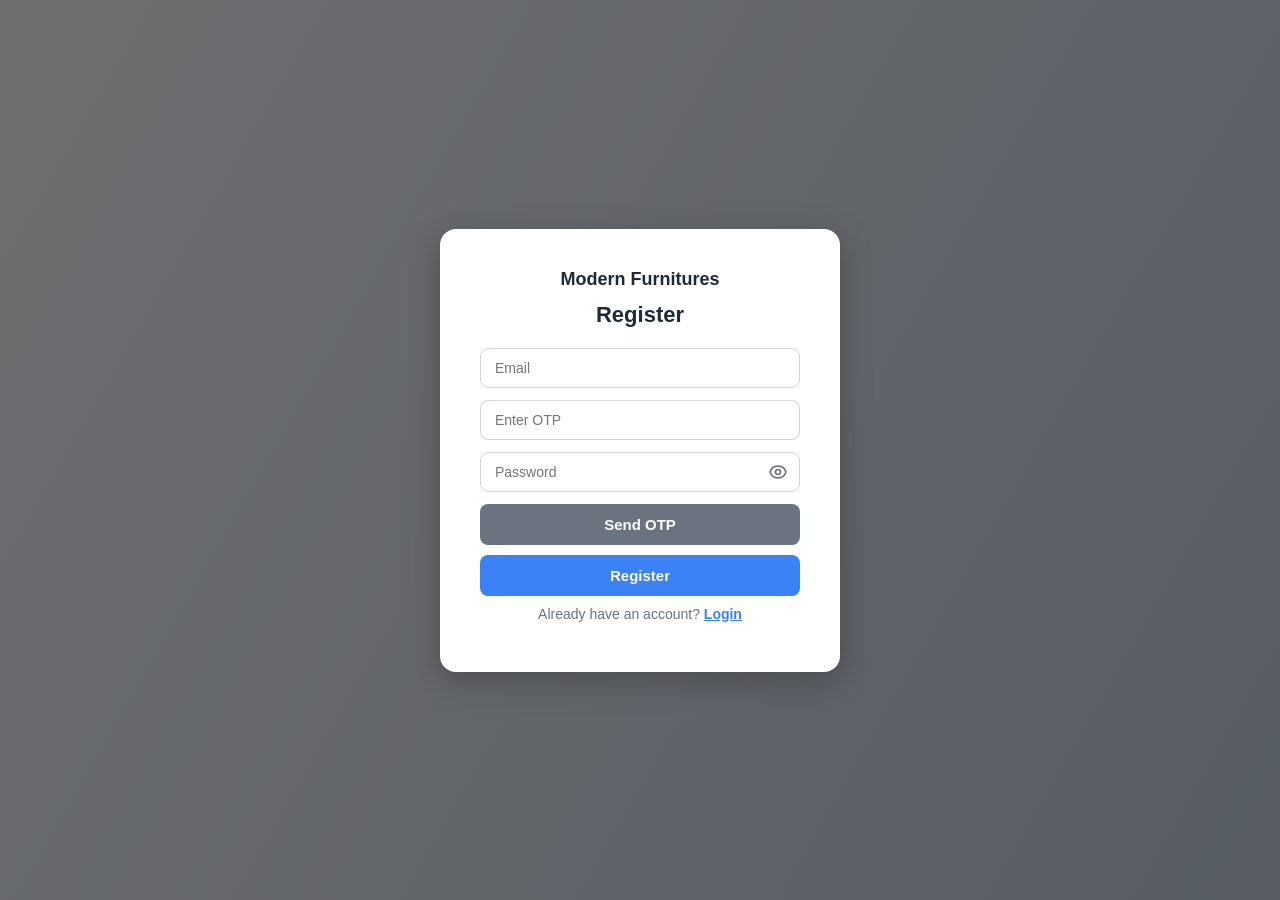
==== register.html @ 0b1054aa "Add files via upload" ====
<!DOCTYPE html>
<html lang="en">
<head>
<meta charset="UTF-8">
<meta name="viewport" content="width=device-width, initial-scale=1.0">
<title>Register - Modern Furnitures</title>
<link rel="stylesheet" href="style.css?v=3">
</head>
<body>








<!-- REGISTER SECTION -->
<section class="auth-section">
  <div class="auth-bg-slide active" style="background-image:url('https://images.unsplash.com/photo-1555041469-a586c61ea9bc?w=1600&auto=format&fit=crop')"></div>
  <div class="auth-bg-slide" style="background-image:url('https://images.unsplash.com/photo-1524758631624-e2822e304c36?w=1600&auto=format&fit=crop')"></div>
  <div class="auth-bg-slide" style="background-image:url('https://images.unsplash.com/photo-1493663284031-b7e3aefcae8e?w=1600&auto=format&fit=crop')"></div>
  <div class="auth-bg-overlay"></div>
<div class="auth-card">
   <div style="text-align:center; margin-bottom:20px;">
     <h1 style="font-size:18px; font-weight:700; color:#1f2937; margin-bottom:2px;">Modern Furnitures</h1>
     <h2 style="font-size:22px; font-weight:700; color:#1f2937; margin-top:12px;">Register</h2>
   </div>
   <input type="email" id="regEmail" placeholder="Email"
    onkeydown="if(event.key==='Enter') document.getElementById('regOtp').focus()"
    style="width:100%; padding:11px 14px; margin-bottom:12px; border:1px solid #d1d5db; border-radius:8px; font-size:14px; outline:none;">
   <input type="text" id="regOtp" placeholder="Enter OTP"
    onkeydown="if(event.key==='Enter') document.getElementById('regPassword').focus()"
    style="width:100%; padding:11px 14px; margin-bottom:12px; border:1px solid #d1d5db; border-radius:8px; font-size:14px; outline:none;">
   <div style="position:relative; margin-bottom:12px;">
     <input type="password" id="regPassword" placeholder="Password"
      onkeydown="if(event.key==='Enter') registerUser()"
      style="width:100%; padding:11px 42px 11px 14px; border:1px solid #d1d5db; border-radius:8px; font-size:14px; outline:none; box-sizing:border-box;">
     <span onclick="toggleRegPassword()" style="position:absolute; right:12px; top:50%; transform:translateY(-50%); cursor:pointer; color:#6b7280; display:flex; align-items:center; user-select:none; z-index:2;">
      <svg id="regEyeOpen" xmlns="http://www.w3.org/2000/svg" width="20" height="20" fill="none" viewBox="0 0 24 24" stroke="currentColor" stroke-width="2"><path stroke-linecap="round" stroke-linejoin="round" d="M15 12a3 3 0 11-6 0 3 3 0 016 0z"/><path stroke-linecap="round" stroke-linejoin="round" d="M2.458 12C3.732 7.943 7.523 5 12 5c4.477 0 8.268 2.943 9.542 7-1.274 4.057-5.065 7-9.542 7-4.477 0-8.268-2.943-9.542-7z"/></svg>
      <svg id="regEyeClosed" xmlns="http://www.w3.org/2000/svg" width="20" height="20" fill="none" viewBox="0 0 24 24" stroke="currentColor" stroke-width="2" style="display:none;"><path stroke-linecap="round" stroke-linejoin="round" d="M13.875 18.825A10.05 10.05 0 0112 19c-4.477 0-8.268-2.943-9.542-7a9.97 9.97 0 011.563-3.029m5.858.908a3 3 0 114.243 4.243M9.878 9.878l4.242 4.242M9.88 9.88l-3.29-3.29m7.532 7.532l3.29 3.29M3 3l3.59 3.59m0 0A9.953 9.953 0 0112 5c4.477 0 8.268 2.943 9.542 7a10.025 10.025 0 01-4.132 5.411m0 0L21 21"/></svg>
     </span>
   </div>
   <button onclick="sendOtp()"
    style="width:100%; padding:12px; background:#6b7280; color:white; border:none; border-radius:8px; font-size:15px; font-weight:600; cursor:pointer; margin-bottom:10px;">
    Send OTP
  </button>
   <button onclick="registerUser()"
    style="width:100%; padding:12px; background:#3b82f6; color:white; border:none; border-radius:8px; font-size:15px; font-weight:600; cursor:pointer; margin-bottom:10px;">
    Register
  </button>




  <p style="text-align:center; font-size:14px; color:#6b7280;">
    Already have an account?
    <a href="login.html" style="color:#3b82f6; font-weight:600;">Login</a>
  </p>




  <p id="registerMsg" style="text-align:center; margin-top:10px; font-size:14px;"></p>
</div>
</section>
<script>
(function() {
  let idx = 0;
  const slides = document.querySelectorAll('.auth-bg-slide');
  setInterval(() => {
    slides[idx].classList.remove('active');
    idx = (idx + 1) % slides.length;
    slides[idx].classList.add('active');
  }, 4000);
})();
</script>




<script src="script.js?v=3"></script>
<script>
function toggleRegPassword() {
  const input  = document.getElementById('regPassword');
  const open   = document.getElementById('regEyeOpen');
  const closed = document.getElementById('regEyeClosed');
  if (input.type === 'password') {
    input.type = 'text';
    open.style.display   = 'none';
    closed.style.display = 'block';
  } else {
    input.type = 'password';
    open.style.display   = 'block';
    closed.style.display = 'none';
  }
}
</script>
</body>
</html>
---- style.css ----
:root {
--dark: #1f2937;
--blue: #3b82f6;
--blue-d: #2563eb;
--gray: #6b7280;
--shadow: 0 4px 14px rgba(0,0,0,0.08);
--shadow-s: 0 2px 8px rgba(0,0,0,0.07);
}








* { box-sizing: border-box; margin: 0; padding: 0; }








body {
font-family: Arial, sans-serif;
background: linear-gradient(120deg, #f5f7fa, #c3cfe2);
min-height: 100vh;
}








/* ── NAVBAR ── */
.navbar {
display: flex;
justify-content: space-between;
align-items: center;
background: var(--dark);
padding: 14px 24px;
color: white;
position: sticky;
top: 0;
z-index: 1000;
flex-wrap: nowrap;
}








.hamburger {
display: none;
background: none;
border: none;
color: white;
font-size: 26px;
cursor: pointer;
padding: 4px 8px;
line-height: 1;
}








@media (max-width: 768px) {
.hamburger {
  display: block !important;
}
.navbar {
  position: relative;
  justify-content: space-between;
}
.navbar nav {
  display: none !important;
}
.search-box {
  display: none !important;
}
.logo {
  position: absolute;
  left: 50%;
  transform: translateX(-50%);
  font-size: 16px !important;
  white-space: nowrap;
}
.profile {
  display: flex !important;
  position: relative;
  z-index: 10000;
}
#profileBtn {
  font-size: 22px !important;
  padding: 2px 4px !important;
  background: none !important;
  border: none !important;
  color: white !important;
  cursor: pointer;
}
#profileBtn .profile-label {
  display: none;
}
}
.logo { font-size: 22px; font-weight: bold; white-space: nowrap; }
.search-box input {
padding: 8px 14px;
border-radius: 20px;
border: none;
width: 220px;
outline: none;
font-size: 14px;
}
nav {
display: flex;
align-items: center;
gap: 4px;
}
nav a {
color: white;
padding: 6px 12px;
text-decoration: none;
border-radius: 6px;
font-size: 15px;
transition: background 0.2s;
}
nav a:hover {
background: rgba(255,255,255,0.12);
}
.profile {
display: inline-block;
position: relative;
}
.profile > button {
background: transparent;
color: white;
border: none;
padding: 8px 6px;
border-radius: 6px;
cursor: pointer;
font-size: 14px;
display: flex;
align-items: center;
gap: 8px;
}
.profile-avatar {
width: 30px;
height: 30px;
min-width: 30px;
min-height: 30px;
border-radius: 50% !important;
background: white;
color: #3b82f6;
font-size: 13px;
font-weight: 700;
display: flex;
align-items: center;
justify-content: center;
flex-shrink: 0;
overflow: visible;
}
.profile-menu {
display: none;
position: absolute;
background: white;
right: 0;
top: 48px;
border-radius: 10px;
overflow: hidden;
box-shadow: 0 4px 20px rgba(0,0,0,0.2);
min-width: 160px;
z-index: 9999;
}
.profile-menu a {
display: block;
padding: 13px 18px;
color: var(--dark);
text-decoration: none;
font-size: 14px;
}
.profile-menu a:hover {
background: #f3f4f6;
}
@media (max-width: 768px) {
  .profile-menu {
    right: 0;
    top: 48px;
    min-width: 150px;
    font-size: 15px;
  }
  .profile-menu a {
    padding: 14px 20px;
    font-size: 15px;
  }
}








/* ── HERO ── */
.hero {
position: relative;
padding: 120px 20px;
min-height: 420px;
display: flex;
flex-direction: column;
justify-content: center;
align-items: center;
overflow: hidden;
text-align: center;
z-index: 1;
}








.hero-slide {
position: absolute;
inset: 0;
background-size: cover;
background-position: center;
transition: opacity 1.2s ease;
opacity: 0;
}
.hero-slide.active { opacity: 1; }
.hero-slide::after {
content: '';
position: absolute;
inset: 0;
background: rgba(10, 40, 90, 0.55);
}








.hero-text {
position: relative;
z-index: 2;
text-align: center;
width: 100%;
display: flex;
flex-direction: column;
align-items: center;
justify-content: center;
}








.hero h2 {
font-size: 58px;
font-weight: 900;
color: white;
margin-bottom: 16px;
letter-spacing: 1px;
text-shadow: 0 2px 12px rgba(0,0,0,0.4);
}








.hero p {
font-size: 20px;
color: rgba(255,255,255,0.9);
text-shadow: 0 1px 6px rgba(0,0,0,0.3);
margin: 0 auto;
}








.hero-btn {
display: inline-block;
margin-top: 28px;
padding: 14px 36px;
background: transparent;
color: white;
font-size: 16px;
font-weight: 700;
border-radius: 30px;
border: 2px solid white;
text-decoration: none;
transition: background 0.2s, transform 0.2s;
box-shadow: 0 4px 16px rgba(0,0,0,0.2);
}
.hero-btn:hover {
background: rgba(255,255,255,0.15);
transform: translateY(-2px);
}








/* ── PRODUCTS ── */
#productsSection {
background: white;
padding-bottom: 50px;
text-align: center;
}
.section-title {
text-align: center;
font-size: 28px;
font-weight: 800;
padding: 30px 0 10px;
color: var(--dark);
width: 100%;
display: block;
}








.product-grid {
display: flex !important;
flex-direction: row !important;
flex-wrap: wrap !important;
justify-content: center !important;
gap: 20px !important;
padding: 20px 30px 40px !important;
max-width: 1400px !important;
margin: 0 auto !important;
}




.card {
width: 220px !important;
background: white !important;
border-radius: 12px !important;
padding: 14px !important;
box-shadow: 0 4px 14px rgba(0,0,0,0.08) !important;
display: flex !important;
flex-direction: column !important;
transition: transform 0.2s !important;
}








.card:hover {
transform: translateY(-5px);
box-shadow: 0 10px 24px rgba(0,0,0,0.14);
}
.card img {
width: 100%;
height: 160px;
object-fit: cover;
border-radius: 10px;
}
.card h3 {
margin: 10px 0 4px;
font-size: 16px;
color: var(--dark);
}
.card p {
color: var(--gray);
font-size: 14px;
margin-bottom: 10px;
}
.btn-view {
background: var(--blue);
color: white;
border: none;
padding: 9px 18px;
border-radius: 6px;
cursor: pointer;
font-size: 14px;
font-weight: 600;
width: 100%;
transition: background 0.2s;
}
.btn-view:hover { background: var(--blue-d); }








.shopmorebutton {
background: var(--blue);
color: white;
border: none;
padding: 12px 36px;
border-radius: 30px;
font-size: 16px;
font-weight: 700;
cursor: pointer;
margin: 20px auto 40px;
display: inline-block;
transition: background 0.2s, transform 0.2s;
box-shadow: 0 4px 14px rgba(59,130,246,0.3);
}
.shopmorebutton:hover {
background: var(--blue-d);
transform: translateY(-2px);
}








/* ── ABOUT ── */
.about {
padding: 50px 30px;
text-align: center;
}
.about h1 {
font-size: 32px;
color: var(--dark);
margin-bottom: 8px;
}
.about .subtitle {
color: var(--gray);
margin-bottom: 30px;
font-size: 16px;
}
.about-grid {
display: flex;
gap: 20px;
justify-content: center;
flex-wrap: wrap;
}
@keyframes floatSlow { 0%,100%{transform:translateY(0)} 50%{transform:translateY(-10px)} }
@keyframes shake { 0%,100%{transform:translateX(0)} 15%{transform:translateX(-6px) rotate(-2deg)} 30%{transform:translateX(6px) rotate(2deg)} 45%{transform:translateX(-5px) rotate(-1deg)} 60%{transform:translateX(5px) rotate(1deg)} 75%{transform:translateX(-3px)} 90%{transform:translateX(3px)} }
.about-card {
background: white;
padding: 24px;
border-radius: 12px;
box-shadow: var(--shadow);
flex: 1;
min-width: 200px;
max-width: 280px;
text-align: left;
animation: floatSlow 4s ease-in-out infinite;
}
.about-card:nth-child(2){animation-delay:0.6s} .about-card:nth-child(3){animation-delay:1.2s}
.about-card:hover {
animation: shake 0.5s ease;
cursor: pointer;
}
.about-card h3 {
margin-bottom: 10px;
color: var(--dark);
}








/* ── CONTACT ── */
.contact { padding: 50px 30px; max-width: 1100px; margin: 0 auto; }
.contact-sub { text-align: center; color: var(--gray); margin-bottom: 40px; font-size: 16px; }
.contact-wrapper { display: flex; gap: 30px; flex-wrap: wrap; justify-content: center; }
.contact-info { display: flex; flex-direction: column; gap: 16px; flex: 1; min-width: 220px; max-width: 300px; }
.info-card { background: white; border-radius: 12px; padding: 18px 20px; display: flex; align-items: center; gap: 16px; box-shadow: 0 4px 14px rgba(0,0,0,0.07); }
.info-card span { font-size: 26px; }
.info-card h4 { margin-bottom: 2px; color: var(--dark); font-size: 14px; }
.info-card p { color: var(--gray); font-size: 13px; }
.contact-form { flex: 2; min-width: 280px; max-width: 560px; background: white; padding: 30px; border-radius: 14px; box-shadow: var(--shadow); display: flex; flex-direction: column; gap: 12px; }
.contact-form input, .contact-form textarea { width: 100%; padding: 11px 14px; border: 1px solid #d1d5db; border-radius: 8px; font-size: 14px; font-family: Arial, sans-serif; outline: none; resize: none; }
.contact-form input:focus, .contact-form textarea:focus { border-color: var(--blue); }
.contact-form button { background: var(--blue); color: white; border: none; padding: 12px; border-radius: 8px; font-size: 15px; font-weight: 600; cursor: pointer; transition: background 0.2s; }
.contact-form button:hover { background: var(--blue-d); }
.contact-form p { text-align: center; font-size: 14px; }








/* ── MODALS ── */
.modal { position: fixed; inset: 0; background: rgba(0,0,0,0.6); display: none; justify-content: center; align-items: center; z-index: 1000; backdrop-filter: blur(4px); }
.modal-content { background: white; width: 360px; padding: 30px; border-radius: 14px; text-align: center; animation: slideUp 0.3s ease; }
.modal-content h2 { margin-bottom: 18px; color: var(--dark); font-size: 22px; }
@keyframes slideUp { from{transform:translateY(40px);opacity:0} to{transform:translateY(0);opacity:1} }
.modal-content input { width: 100%; padding: 10px 12px; margin: 6px 0; border: 1px solid #d1d5db; border-radius: 6px; font-size: 14px; outline: none; }
.modal-content input:focus { border-color: var(--blue); }
.modal-content .btn-primary, .modal-content .btn-close { width: 100%; padding: 10px; margin-top: 8px; border: none; border-radius: 6px; font-size: 15px; cursor: pointer; transition: background 0.2s; }
.modal-content .btn-primary { background: var(--blue); color: white; }
.modal-content .btn-primary:hover { background: var(--blue-d); }
.modal-content .btn-close { background: #f3f4f6; color: #374151; }
.modal-content .btn-close:hover { background: #e5e7eb; }
.modal-content p { margin-top: 10px; font-size: 14px; }








/* ── PRODUCT DETAIL MODAL ── */
.product-modal-content {
background: white;
width: 100vw;
height: 100vh;
max-width: 100vw;
max-height: 100vh;
border-radius: 0;
overflow-y: auto;
position: relative;
animation: slideUp 0.3s ease;
}
.modal-close-x {
position: fixed;
top: 18px;
right: 24px;
background: #f3f4f6;
border: none;
width: 40px;
height: 40px;
border-radius: 50%;
font-size: 18px;
cursor: pointer;
z-index: 10000;
display: flex;
align-items: center;
justify-content: center;
color: var(--dark);
transition: background 0.2s;
box-shadow: 0 2px 8px rgba(0,0,0,0.15);
}








.modal-close-x:hover { background: #e5e7eb; }
.product-modal-body {
display: flex;
min-height: 100vh;
}
.product-modal-img {
width: 55%;
flex-shrink: 0;
background: #f5f5f5;
display: flex;
align-items: center;
justify-content: center;
padding: 40px;
}
.product-modal-img img {
width: 100%;
max-height: 80vh;
object-fit: contain;
border-radius: 0;
display: block;
}
.product-modal-info {
padding: 60px 48px;
flex: 1;
display: flex;
flex-direction: column;
gap: 14px;
overflow-y: auto;
border-left: 1px solid #f3f4f6;
}








.product-modal-info h2 { font-size: 26px; color: var(--dark); margin-bottom: 2px; }
.modal-price { font-size: 22px; font-weight: 800; color: var(--blue); }
.modal-desc { font-size: 14px; color: var(--gray); line-height: 1.6; border-bottom: 1px solid #f3f4f6; padding-bottom: 12px; }
.modal-specs { display: flex; flex-direction: column; gap: 6px; margin-bottom: 6px; }
.spec-row { display: flex; justify-content: space-between; font-size: 13px; padding: 6px 10px; border-radius: 6px; background: #f9fafb; }
.spec-key { color: var(--gray); font-weight: 600; }
.spec-val { color: var(--dark); font-weight: 500; }
.btn-add-cart { background: #10b981; color: white; border: none; padding: 13px; border-radius: 8px; font-size: 16px; font-weight: 700; cursor: pointer; transition: background 0.2s; margin-top: 6px; }
.btn-add-cart:hover { background: #059669; }
#modalCartMsg { font-size: 14px; text-align: center; margin-top: 4px; min-height: 20px; }
@media(max-width: 640px) {
.product-modal-body { flex-direction: column; }
.product-modal-img { width: 100%; min-height: 280px; padding: 20px; }
.product-modal-img img { max-height: 260px; }
.product-modal-info { padding: 24px 20px; }
}








/* ── SLIDE-IN CART PANEL ── */
.cart-panel {
position: fixed;
top: 0;
right: -420px;
left: auto;
width: 380px;
height: 100vh;
background: white;
z-index: 999999;
}
.cart-panel.open { right: 0; }








.cart-overlay {
display: none;
position: fixed;
inset: 0;
background: rgba(0,0,0,0.4);
z-index: 999998;
}
.cart-overlay.open { display: block; }








.cart-panel-header {
display: flex;
justify-content: space-between;
align-items: center;
padding: 20px 20px 12px;
font-size: 15px;
font-weight: 700;
letter-spacing: 1px;
color: #111;
}
.cart-panel-header button { background: none; border: none; font-size: 22px; cursor: pointer; color: #555; line-height: 1; }
.cart-panel-header button:hover { color: #111; }








.cart-badge { background: #0ea5e9; color: white; border-radius: 50%; width: 22px; height: 22px; display: inline-flex; align-items: center; justify-content: center; font-size: 12px; font-weight: 700; margin-left: 6px; }








.cart-panel-items { 
  overflow-y: auto; 
  max-height: calc(100vh - 200px);
  padding: 16px 20px; 
}


.cp-item {
display: flex;
gap: 14px;
align-items: flex-start;
margin-bottom: 20px;
padding-bottom: 18px;
border-bottom: 1px solid #f3f4f6;
}
.cp-item img {
width: 80px;
height: 80px;
object-fit: cover;
border-radius: 8px;
background: #f3f4f6;
border: 1px solid #e5e7eb;
flex-shrink: 0;
}
.cp-item-info {
flex: 1;
display: flex;
flex-direction: column;
gap: 2px;
}
.cp-name {
font-size: 14px;
font-weight: 700;
color: #111;
line-height: 1.4;
flex: 1;
padding-right: 8px;
}
.cp-price {
font-size: 13px;
color: #6b7280;
}
.cp-item-price {
font-size: 14px;
font-weight: 700;
color: #111;
}








.cp-remove-btn { background: #fee2e2; border: none; color: #ef4444; width: 24px; height: 24px; border-radius: 50%; font-size: 12px; cursor: pointer; display: flex; align-items: center; justify-content: center; transition: background 0.2s; }
.cp-remove-btn:hover { background: #fca5a5; }








.qty-control { display: flex; align-items: center; border: 1px solid #d1d5db; border-radius: 20px; width: fit-content; overflow: hidden; }
.qty-control button { background: none; border: none; width: 30px; height: 30px; font-size: 16px; cursor: pointer; color: #374151; display: flex; align-items: center; justify-content: center; }
.qty-control button:hover { background: #f3f4f6; }
.qty-control span { min-width: 28px; text-align: center; font-size: 13px; font-weight: 600; color: #111; border-left: 1px solid #e5e7eb; border-right: 1px solid #e5e7eb; line-height: 30px; }








.cart-panel-footer {
padding: 0 20px 24px;
position: sticky;
bottom: 0;
background:white;
z-index: 2;
box-shadow: 0 -4px 12px rgba(0,0,0,0.08);
}
.cart-subtotal { display: flex; justify-content: space-between; align-items: center; padding: 14px 0 10px; font-size: 14px; font-weight: 700; letter-spacing: 0.5px; color: #111; }
.cart-subtotal span:last-child { color: #0ea5e9; font-size: 16px; }
.cart-view-link { text-align: center; font-size: 13px; font-weight: 700; letter-spacing: 1px; color: #374151; cursor: pointer; padding: 10px 0; text-decoration: underline; }
.cart-view-link:hover { color: #111; }
.cart-checkout-btn { width: 100%; padding: 15px; background: #0ea5e9; color: white; border: none; border-radius: 30px; font-size: 14px; font-weight: 700; letter-spacing: 1.5px; cursor: pointer; margin-top: 8px; transition: background 0.2s; }
.cart-checkout-btn:hover { background: #0284c7; }
.cart-empty-msg { text-align: center; color: #9ca3af; font-size: 14px; padding: 60px 0; }








/* ── VIEW CART PAGE ── */
#cartSection { padding: 40px 30px; max-width: 1100px; margin: 0 auto; }
#cartSection > h2 { display: none; }
#cartTotal { display: none; }








.cart-page-layout { display: grid; grid-template-columns: 1fr 320px; gap: 40px; align-items: start; }








.cart-table-header { display: flex; justify-content: space-between; padding: 0 0 12px; border-bottom: 1px solid #e5e7eb; font-size: 11px; font-weight: 700; color: #9ca3af; letter-spacing: 1.5px; text-transform: uppercase; }








.cart-product-row { display: flex; align-items: center; padding: 18px 0; border-bottom: 1px solid #f3f4f6; gap: 14px; }
.cart-product-row img { width: 68px; height: 58px; object-fit: cover; border-radius: 6px; background: #f3f4f6; border: 1px solid #e5e7eb; flex-shrink: 0; }
.cart-product-info { flex: 1; }
.cp-row-name { font-size: 14px; font-weight: 600; color: #111; margin-bottom: 3px; }
.cp-row-price { font-size: 13px; color: #6b7280; }
.cart-row-qty { display: flex; align-items: center; border: 1px solid #d1d5db; border-radius: 4px; overflow: hidden; width: fit-content; }
.cart-row-qty button { background: #f9fafb; border: none; width: 30px; height: 32px; font-size: 15px; cursor: pointer; color: #374151; }
.cart-row-qty button:hover { background: #e5e7eb; }
.cart-row-qty span { width: 34px; text-align: center; font-size: 14px; font-weight: 600; color: #111; border-left: 1px solid #e5e7eb; border-right: 1px solid #e5e7eb; line-height: 32px; }
.cart-row-total { font-size: 14px; font-weight: 700; color: #111; min-width: 80px; text-align: right; }
.cart-row-remove { background: #fee2e2; border: none; color: #ef4444; width: 28px; height: 28px; border-radius: 50%; font-size: 13px; cursor: pointer; display: flex; align-items: center; justify-content: center; flex-shrink: 0; transition: background 0.2s; }
.cart-row-remove:hover { background: #fca5a5; }








.cart-totals-box { background: white; border-radius: 12px; padding: 22px; box-shadow: 0 2px 12px rgba(0,0,0,0.07); position: sticky; top: 80px; }
.cart-totals-box h3 { font-size: 13px; font-weight: 700; color: #9ca3af; letter-spacing: 1.5px; margin-bottom: 14px; }
.coupon-toggle { display: flex; justify-content: space-between; align-items: center; padding: 12px 0; border-top: 1px solid #f3f4f6; border-bottom: 1px solid #f3f4f6; font-size: 14px; color: #374151; cursor: pointer; font-weight: 500; user-select: none; }
.coupon-toggle:hover { color: #111; }
.coupon-open { display: none; gap: 8px; padding: 10px 0; border-bottom: 1px solid #f3f4f6; }
.coupon-open.show { display: flex; }
.coupon-open input { flex: 1; padding: 9px 12px; border: 1.5px solid #d1d5db; border-radius: 6px; font-size: 13px; outline: none; }
.coupon-open input:focus { border-color: #0ea5e9; }
.coupon-open button { padding: 9px 14px; background: #0ea5e9; color: white; border: none; border-radius: 6px; font-size: 13px; cursor: pointer; }
.totals-row { display: flex; justify-content: space-between; font-size: 14px; color: #6b7280; padding: 10px 0; border-bottom: 1px solid #f9fafb; }
.totals-row.estimated { font-size: 16px; font-weight: 700; color: #111; border-bottom: none; padding-top: 14px; }
.proceed-btn { width: 100%; padding: 14px; background: #0ea5e9; color: white; border: none; border-radius: 8px; font-size: 15px; font-weight: 700; cursor: pointer; margin-top: 16px; letter-spacing: 0.3px; transition: background 0.2s; }
.proceed-btn:hover { background: #0284c7; }








@media(max-width:768px){.cart-page-layout{grid-template-columns:1fr}.cart-totals-box{position:static}}
@media(max-width:480px){.cart-panel{width:100%}}








@media (max-width: 768px) {
/* Bottom Nav Bar */
.bottom-nav {
 display: flex;
 position: fixed;
 bottom: 0;
 left: 0;
 right: 0;
 background: white;
 border-top: 1px solid #e5e7eb;
 z-index: 9999;
 box-shadow: 0 -2px 12px rgba(0,0,0,0.1);
}
.bottom-nav a {
 flex: 1;
 display: flex;
 flex-direction: column;
 align-items: center;
 justify-content: center;
 padding: 10px 0;
 color: #6b7280;
 text-decoration: none;
 font-size: 11px;
 font-weight: 600;
 gap: 4px;
 transition: color 0.2s;
}
.bottom-nav a:hover, .bottom-nav a.active { color: #3b82f6; }
.bottom-nav a svg { width: 22px; height: 22px; }
.bottom-nav .bn-cart-wrap { position: relative; }
.bottom-nav .bn-badge {
 position: absolute;
 top: -4px;
 right: -6px;
 background: #0ea5e9;
 color: white;
 border-radius: 50%;
 width: 16px;
 height: 16px;
 font-size: 10px;
 display: flex;
 align-items: center;
 justify-content: center;
 font-weight: 700;
}








/* Fix product grid - 2 columns on mobile */
.product-grid {
grid-template-columns: repeat(2, 1fr) !important;
gap: 12px;
padding: 12px;
}
.card img { height: 120px; }
.card h3 { font-size: 13px; }
.card p { font-size: 12px; }








/* Hide top navbar links on mobile */
nav a:not(.keep) { display: none; }
.search-box input { width: 140px; }
}








/* ── HAMBURGER ── */
.hamburger {
display: none;
background: none;
border: none;
color: white;
font-size: 26px;
cursor: pointer;
padding: 4px 8px;
line-height: 1;
}








/* ── MOBILE SIDE MENU ── */
.mobile-menu {
position: fixed;
top: 0;
left: -100%;
width: 80%;
max-width: 320px;
height: 100vh;
background: white;
z-index: 99999;
display: flex;
flex-direction: column;
transition: left 0.3s ease;
box-shadow: 4px 0 24px rgba(0,0,0,0.15);
overflow-y: auto;
}
.mobile-menu.open { left: 0; }








.mobile-menu-overlay {
display: none;
position: fixed;
inset: 0;
background: rgba(0,0,0,0.4);
z-index: 99998;
}
.mobile-menu-overlay.open { display: block; }








.mobile-menu-header {
display: flex;
justify-content: space-between;
align-items: center;
padding: 18px 20px;
border-bottom: 1px solid #f3f4f6;
}
.mobile-logo {
font-size: 16px;
font-weight: 700;
color: #1f2937;
}
.mobile-menu-header button {
background: none;
border: none;
font-size: 22px;
cursor: pointer;
color: #6b7280;
}








.mobile-search {
display: flex;
align-items: center;
margin: 14px 16px;
background: #f3f4f6;
border-radius: 8px;
padding: 10px 14px;
gap: 8px;
}
.mobile-search input {
border: none;
background: none;
outline: none;
font-size: 14px;
flex: 1;
color: #374151;
}
.mobile-search span { font-size: 16px; color: #9ca3af; }








.mobile-menu a {
display: flex;
align-items: center;
padding: 16px 20px;
border-bottom: 1px solid #f3f4f6;
color: #1f2937;
text-decoration: none;
font-size: 15px;
font-weight: 500;
transition: background 0.2s;
}
.mobile-menu a:hover { background: #f9fafb; }























/* ── SEARCH MODAL ── */
.search-modal-overlay {
display: none;
position: fixed;
inset: 0;
background: rgba(30, 40, 60, 0.75);
z-index: 99999;
justify-content: center;
align-items: flex-start;
padding-top: 120px;
}








.search-modal-overlay.open {
display: flex;
}








.search-modal-box {
background: white;
width: 90%;
max-width: 780px;
border-radius: 10px;
overflow: hidden;
animation: slideDown 0.3s ease;
}








@keyframes slideDown {
from { transform: translateY(-30px); opacity: 0; }
to   { transform: translateY(0);     opacity: 1; }
}








.search-modal-header {
display: flex;
justify-content: space-between;
align-items: center;
padding: 16px 22px;
font-size: 13px;
font-weight: 700;
letter-spacing: 1.5px;
color: #1f2937;
border-bottom: 1px solid #f3f4f6;
}








.search-modal-header button {
background: none;
border: none;
font-size: 20px;
cursor: pointer;
color: #6b7280;
line-height: 1;
}








.search-modal-header button:hover { color: #111; }








.search-modal-input {
display: flex;
align-items: center;
padding: 16px 22px;
background: #f9fafb;
gap: 12px;
}








.search-modal-input input {
flex: 1;
border: none;
background: none;
outline: none;
font-size: 16px;
color: #374151;
font-style: italic;
}








.search-modal-input span {
font-size: 20px;
color: #9ca3af;
}








/* ── SHOP MORE BUTTON ── */
.shop-more-btn {
padding: 13px 40px;
background: #0ea5e9;
color: rgb(5, 135, 234);
border: none;
border-radius: 30px;
font-size: 15px;
font-weight: 700;
cursor: pointer;
transition: background 0.2s, transform 0.2s;
letter-spacing: 0.5px;
}
.shop-more-btn:hover {
background: #0373e4;
transform: translateY(-2px);
}








/* ── CATEGORIES ── */
#categoriesSection {
padding: 40px 30px;
max-width: 1200px;
margin: 0 auto;
}




.categories-grid {
display: grid;
grid-template-columns: repeat(3, 1fr);
gap: 24px;
padding: 20px 0;
}




.category-card {
background: white;
border-radius: 16px;
padding: 30px 20px;
text-align: center;
cursor: pointer;
box-shadow: 0 4px 14px rgba(0,0,0,0.08);
transition: transform 0.2s, box-shadow 0.2s;
border: 2px solid transparent;
}




.category-card:hover {
transform: translateY(-6px);
box-shadow: 0 10px 28px rgba(59,130,246,0.2);
border-color: #3b82f6;
}




.cat-icon {
font-size: 48px;
margin-bottom: 14px;
}




.category-card h3 {
font-size: 18px;
font-weight: 700;
color: #1f2937;
margin-bottom: 8px;
}




.category-card p {
font-size: 13px;
color: #6b7280;
}




@media (max-width: 768px) {
.categories-grid {
  grid-template-columns: repeat(2, 1fr);
  gap: 14px;
  padding: 12px;
}
.cat-icon { font-size: 36px; }
.category-card { padding: 20px 14px; }
.category-card h3 { font-size: 15px; }
}




/* HERO TEXT FIX */
#heroTitle {
color: #ffffff !important;
font-size: 42px !important;
font-weight: 900 !important;
text-shadow: 0 2px 20px rgba(0,0,0,0.8) !important;
z-index: 999 !important;
position: relative !important;
display: block !important;
min-height: 60px !important;
}




#heroSub {
color: #ffffff !important;
font-size: 20px !important;
text-shadow: 0 1px 10px rgba(0,0,0,0.8) !important;
z-index: 999 !important;
position: relative !important;
display: block !important;
opacity: 1 !important;   /* Force visible */
}




#heroBtn {
opacity: 1 !important;   /* Force visible */
z-index: 999 !important;
position: relative !important;
}




.hero-text {
position: relative !important;
z-index: 100 !important;
}















/* ── HERO MOBILE ── */
@media (max-width: 768px) {
  .hero {
    padding: 80px 16px;
    min-height: 320px;
  }
  #heroTitle {
    font-size: 26px !important;
    letter-spacing: 0px;
    margin-bottom: 10px !important;
    min-height: unset !important;
  }
  #heroSub {
    font-size: 14px !important;
    padding: 0 8px;
  }
  .hero-btn {
    font-size: 13px;
    padding: 10px 24px;
    margin-top: 18px;
  }
}

@media (max-width: 480px) {
  .hero {
    padding: 60px 12px;
    min-height: 260px;
  }
  #heroTitle {
    font-size: 22px !important;
  }
  #heroSub {
    font-size: 13px !important;
  }
}

/* ── BOTTOM NAV ── */
.bottom-nav {
display: none;
}




.bottom-nav {
 display: flex;
 position: fixed;
 bottom: 0;
 left: 0;
 right: 0;
 background: white;
 border-top: 1px solid #e5e7eb;
 z-index: 9999;
 box-shadow: 0 -2px 12px rgba(0,0,0,0.1);
}
.bottom-nav a {
 flex: 1;
 display: flex;
 flex-direction: column;
 align-items: center;
 justify-content: center;
 padding: 10px 0;
 color: #6b7280;
 text-decoration: none;
 font-size: 11px;
 font-weight: 600;
 gap: 4px;
}
.bottom-nav a:hover { color: #3b82f6; }
.bn-cart-wrap { position: relative; }
.bn-badge {
 position: absolute;
 top: -6px;
 right: -8px;
 background: #0ea5e9;
 color: white;
 border-radius: 50%;
 width: 16px;
 height: 16px;
 font-size: 10px;
 display: flex;
 align-items: center;
 justify-content: center;
 font-weight: 700;
}

/* ── AUTH PAGE BACKGROUND SLIDESHOW ── */
.auth-section {
  min-height: 100vh;
  display: flex;
  align-items: center;
  justify-content: center;
  padding: 40px 20px;
  position: relative;
  overflow: hidden;
}
.auth-bg-slide {
  position: absolute;
  inset: 0;
  background-size: cover;
  background-position: center;
  opacity: 0;
  transition: opacity 1s ease;
}
.auth-bg-slide.active {
  opacity: 1;
  animation: authBlink 4s ease-in-out infinite;
}
@keyframes authBlink {
  0%   { opacity: 0.7; }
  50%  { opacity: 1;   }
  100% { opacity: 0.7; }
}
.auth-bg-overlay {
  position: absolute;
  inset: 0;
  background: rgba(0, 0, 0, 0.55);
}
.auth-card {
  position: relative;
  z-index: 2;
  background: white;
  width: 100%;
  max-width: 400px;
  padding: 40px;
  border-radius: 16px;
  box-shadow: 0 8px 32px rgba(0,0,0,0.25);
}
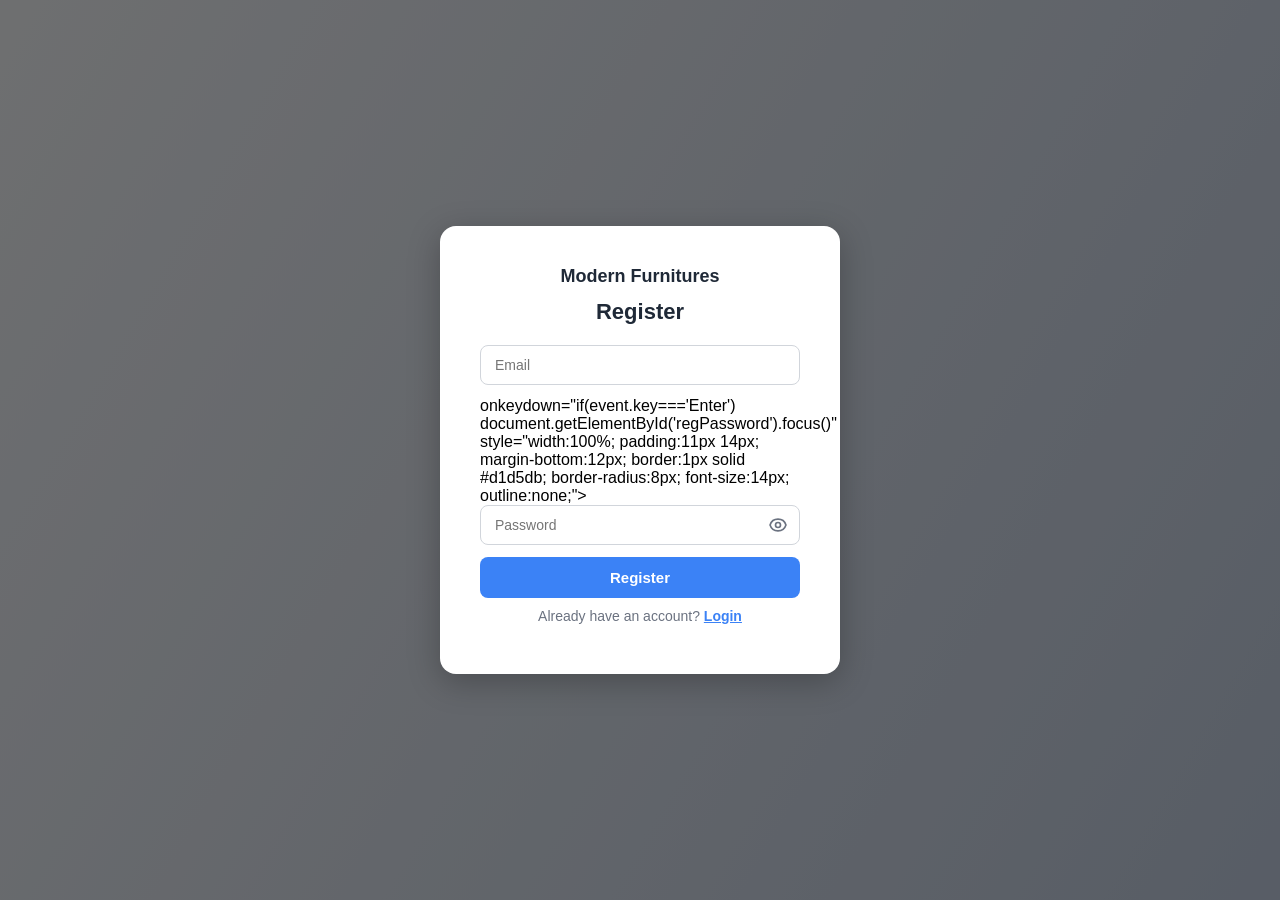
==== commit e69244d4: "Update register.html" ====
--- a/register.html
+++ b/register.html
@@ -27,9 +27,7 @@
      <h2 style="font-size:22px; font-weight:700; color:#1f2937; margin-top:12px;">Register</h2>
    </div>
    <input type="email" id="regEmail" placeholder="Email"
-    onkeydown="if(event.key==='Enter') document.getElementById('regOtp').focus()"
-    style="width:100%; padding:11px 14px; margin-bottom:12px; border:1px solid #d1d5db; border-radius:8px; font-size:14px; outline:none;">
-   <input type="text" id="regOtp" placeholder="Enter OTP"
+     style="width:100%; padding:11px 14px; margin-bottom:12px; border:1px solid #d1d5db; border-radius:8px; font-size:14px; outline:none;">
     onkeydown="if(event.key==='Enter') document.getElementById('regPassword').focus()"
     style="width:100%; padding:11px 14px; margin-bottom:12px; border:1px solid #d1d5db; border-radius:8px; font-size:14px; outline:none;">
    <div style="position:relative; margin-bottom:12px;">
@@ -41,10 +39,6 @@
       <svg id="regEyeClosed" xmlns="http://www.w3.org/2000/svg" width="20" height="20" fill="none" viewBox="0 0 24 24" stroke="currentColor" stroke-width="2" style="display:none;"><path stroke-linecap="round" stroke-linejoin="round" d="M13.875 18.825A10.05 10.05 0 0112 19c-4.477 0-8.268-2.943-9.542-7a9.97 9.97 0 011.563-3.029m5.858.908a3 3 0 114.243 4.243M9.878 9.878l4.242 4.242M9.88 9.88l-3.29-3.29m7.532 7.532l3.29 3.29M3 3l3.59 3.59m0 0A9.953 9.953 0 0112 5c4.477 0 8.268 2.943 9.542 7a10.025 10.025 0 01-4.132 5.411m0 0L21 21"/></svg>
      </span>
    </div>
-   <button onclick="sendOtp()"
-    style="width:100%; padding:12px; background:#6b7280; color:white; border:none; border-radius:8px; font-size:15px; font-weight:600; cursor:pointer; margin-bottom:10px;">
-    Send OTP
-  </button>
    <button onclick="registerUser()"
     style="width:100%; padding:12px; background:#3b82f6; color:white; border:none; border-radius:8px; font-size:15px; font-weight:600; cursor:pointer; margin-bottom:10px;">
     Register
